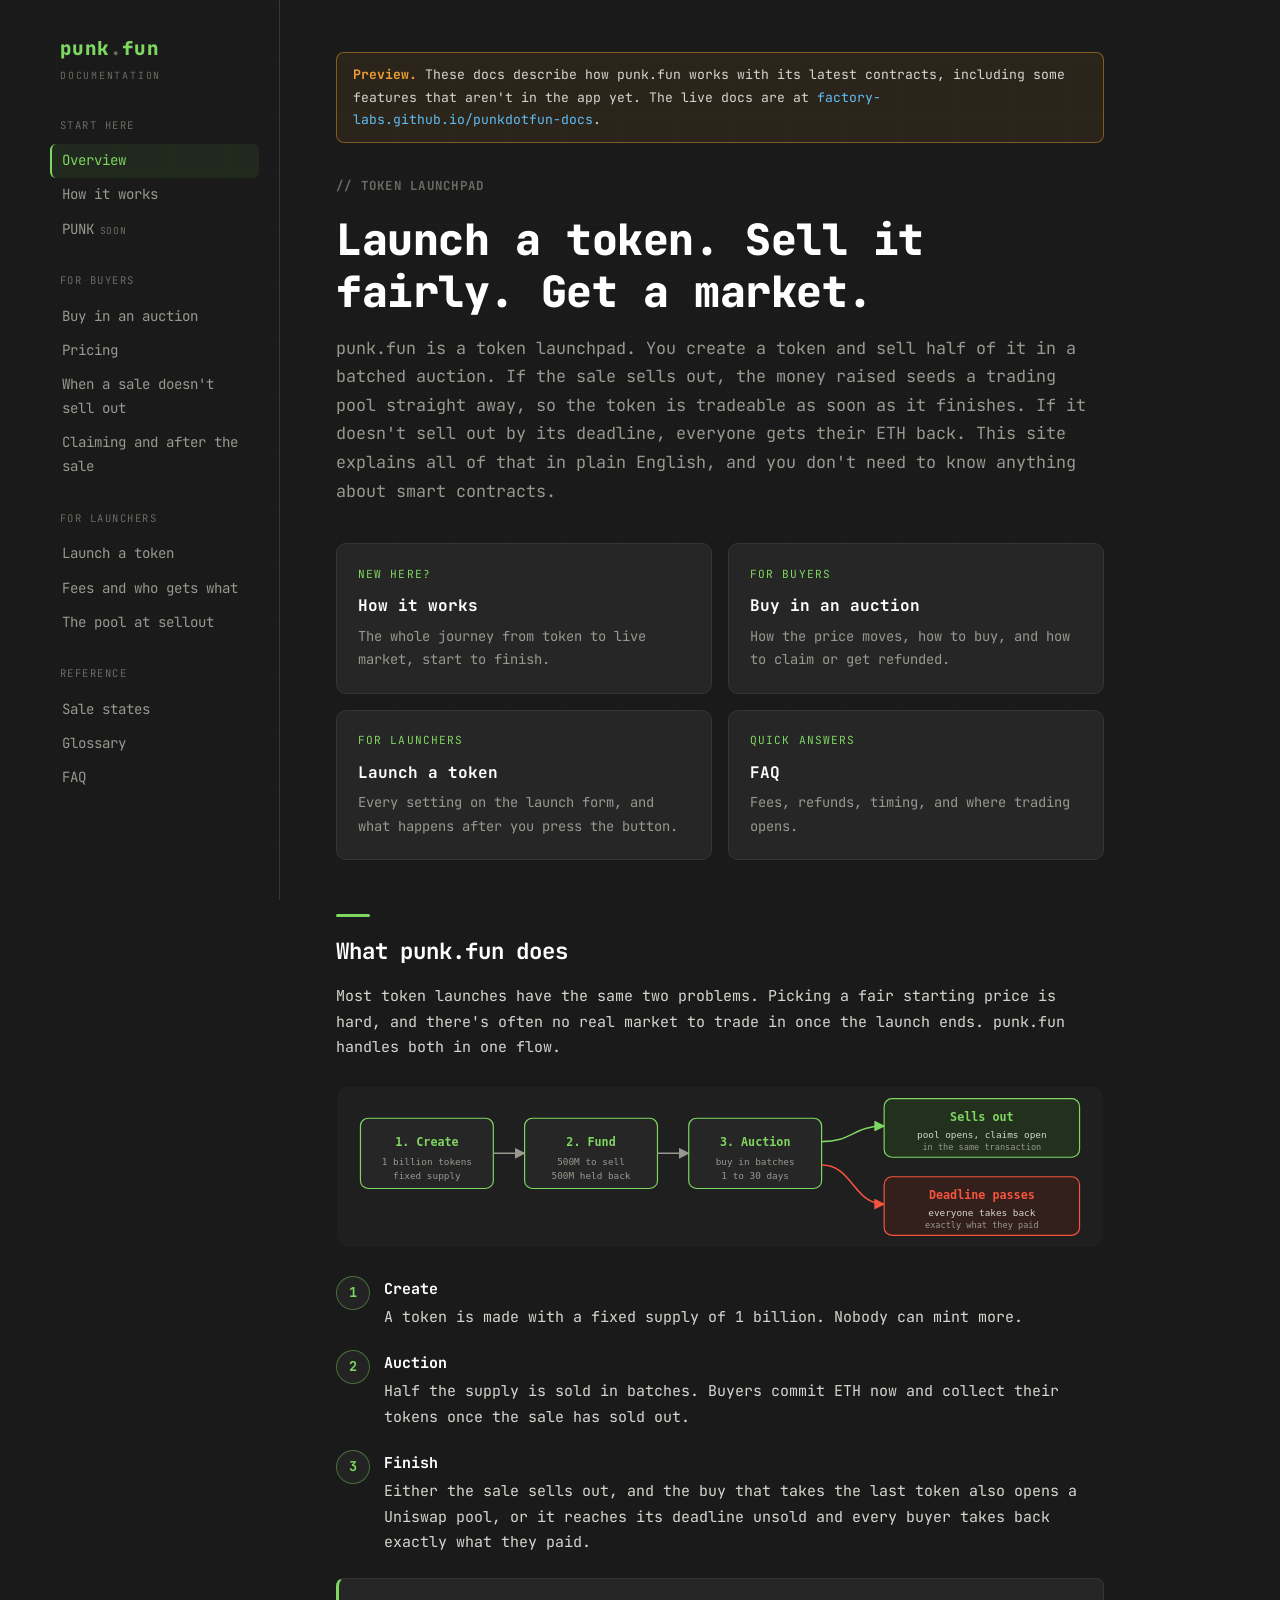
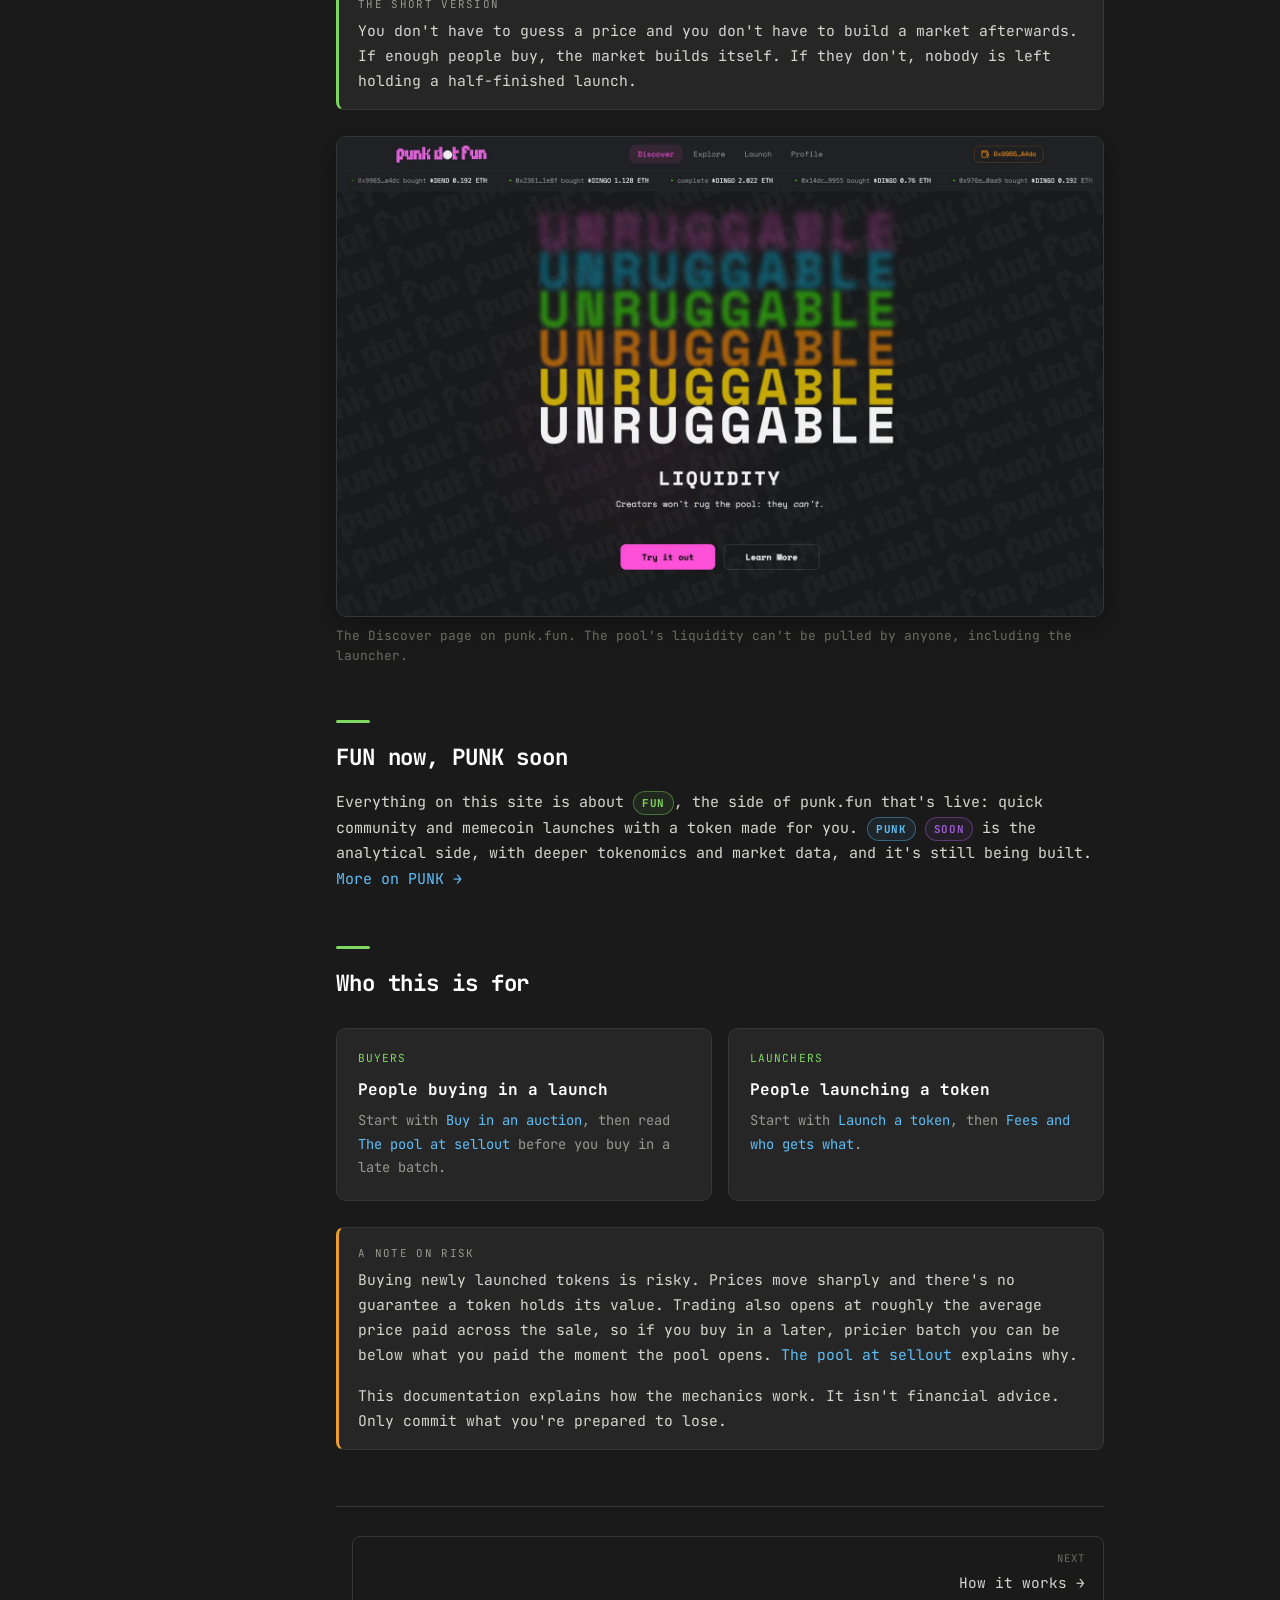
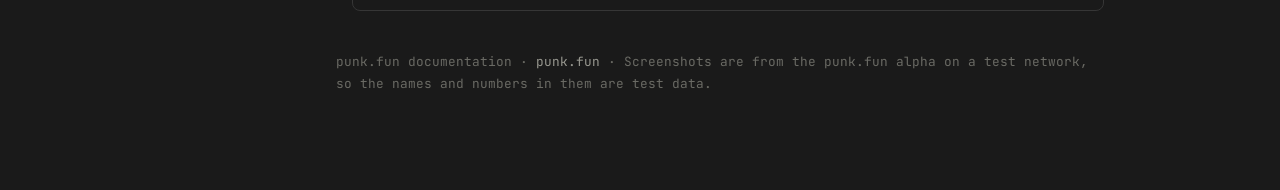
==== index.html @ a8da396f "Preview of the refreshed punk.fun docs" ====
<!DOCTYPE html>
<html lang="en">
<head>
<meta charset="UTF-8">
<meta name="robots" content="noindex, nofollow">
<meta name="viewport" content="width=device-width, initial-scale=1.0">
<title>punk.fun docs</title>
<meta name="description" content="Plain-English documentation for punk.fun: how to launch a token, how to buy in a launch, and what happens when a sale sells out or doesn't.">
<link rel="stylesheet" href="styles.css">
</head>
<body>
<div class="wrap">

<aside class="sidebar">
    <a href="index.html" style="text-decoration:none">
        <div class="brand"><span class="punk">punk</span><span class="dot">.</span><span class="fun">fun</span></div>
    </a>
    <div class="brand-sub">Documentation</div>
    <button class="menu-btn" onclick="toggleMenu()">Menu</button>
    <div class="nav-body">
        <div class="nav-group">
            <div class="nav-group-title">Start here</div>
            <a class="nav-link" href="index.html">Overview</a>
            <a class="nav-link" href="how-it-works.html">How it works</a>
            <a class="nav-link" href="punk.html">PUNK<span class="soon-tag">Soon</span></a>
        </div>
        <div class="nav-group">
            <div class="nav-group-title">For buyers</div>
            <a class="nav-link" href="buy-in-an-auction.html">Buy in an auction</a>
            <a class="nav-link" href="pricing.html">Pricing</a>
            <a class="nav-link" href="refunds.html">When a sale doesn't sell out</a>
            <a class="nav-link" href="after-the-sale.html">Claiming and after the sale</a>
        </div>
        <div class="nav-group">
            <div class="nav-group-title">For launchers</div>
            <a class="nav-link" href="launch-a-token.html">Launch a token</a>
            <a class="nav-link" href="fees.html">Fees and who gets what</a>
            <a class="nav-link" href="the-pool.html">The pool at sellout</a>
        </div>
        <div class="nav-group">
            <div class="nav-group-title">Reference</div>
            <a class="nav-link" href="sale-states.html">Sale states</a>
            <a class="nav-link" href="glossary.html">Glossary</a>
            <a class="nav-link" href="faq.html">FAQ</a>
        </div>
    </div>
</aside>

<main class="content">
<div class="preview-banner"><strong>Preview.</strong> These docs describe how punk.fun works with its latest contracts, including some features that aren't in the app yet. The live docs are at <a href="https://factory-labs.github.io/punkdotfun-docs/">factory-labs.github.io/punkdotfun-docs</a>.</div>

<div class="hero">
        <div class="hero-mark">// Token launchpad</div>
        <h1>Launch a token. Sell it fairly. Get a market.</h1>
        <p class="lead">punk.fun is a token launchpad. You create a token and sell half of it in a batched auction. If the sale sells out, the money raised seeds a trading pool straight away, so the token is tradeable as soon as it finishes. If it doesn't sell out by its deadline, everyone gets their ETH back. This site explains all of that in plain English, and you don't need to know anything about smart contracts.</p>
    </div>

    <div class="card-grid">
        <a class="card" href="how-it-works.html">
            <div class="card-icon">New here?</div>
            <h3>How it works</h3>
            <p>The whole journey from token to live market, start to finish.</p>
        </a>
        <a class="card" href="buy-in-an-auction.html">
            <div class="card-icon">For buyers</div>
            <h3>Buy in an auction</h3>
            <p>How the price moves, how to buy, and how to claim or get refunded.</p>
        </a>
        <a class="card" href="launch-a-token.html">
            <div class="card-icon">For launchers</div>
            <h3>Launch a token</h3>
            <p>Every setting on the launch form, and what happens after you press the button.</p>
        </a>
        <a class="card" href="faq.html">
            <div class="card-icon">Quick answers</div>
            <h3>FAQ</h3>
            <p>Fees, refunds, timing, and where trading opens.</p>
        </a>
    </div>

    <h2>What punk.fun does</h2>
    <p>Most token launches have the same two problems. Picking a fair starting price is hard, and there's often no real market to trade in once the launch ends. punk.fun handles both in one flow.</p>

    <figure class="diagram">
        <img src="img/diagram-lifecycle.svg" alt="Create, fund, auction, then either sell out and open a pool, or pass the deadline and refund everyone.">
    </figure>

    <ol class="steps">
        <li><strong>Create</strong>A token is made with a fixed supply of 1 billion. Nobody can mint more.</li>
        <li><strong>Auction</strong>Half the supply is sold in batches. Buyers commit ETH now and collect their tokens once the sale has sold out.</li>
        <li><strong>Finish</strong>Either the sale sells out, and the buy that takes the last token also opens a Uniswap pool, or it reaches its deadline unsold and every buyer takes back exactly what they paid.</li>
    </ol>

    <div class="callout tip">
        <span class="callout-label">The short version</span>
        <p>You don't have to guess a price and you don't have to build a market afterwards. If enough people buy, the market builds itself. If they don't, nobody is left holding a half-finished launch.</p>
    </div>

    <figure class="shot wide">
        <img src="img/discover.webp" alt="The punk.fun Discover page with the headline Unruggable Liquidity" loading="lazy">
        <figcaption>The Discover page on punk.fun. The pool's liquidity can't be pulled by anyone, including the launcher.</figcaption>
    </figure>

    <h2>FUN now, PUNK soon</h2>
    <p>Everything on this site is about <span class="pill fun">FUN</span>, the side of punk.fun that's live: quick community and memecoin launches with a token made for you. <span class="pill punk">PUNK</span> <span class="pill soon">Soon</span> is the analytical side, with deeper tokenomics and market data, and it's still being built. <a href="punk.html">More on PUNK &rarr;</a></p>

    <h2>Who this is for</h2>
    <div class="card-grid">
        <div class="card">
            <div class="card-icon">Buyers</div>
            <h3>People buying in a launch</h3>
            <p>Start with <a href="buy-in-an-auction.html">Buy in an auction</a>, then read <a href="the-pool.html">The pool at sellout</a> before you buy in a late batch.</p>
        </div>
        <div class="card">
            <div class="card-icon">Launchers</div>
            <h3>People launching a token</h3>
            <p>Start with <a href="launch-a-token.html">Launch a token</a>, then <a href="fees.html">Fees and who gets what</a>.</p>
        </div>
    </div>

    <div class="callout warn">
        <span class="callout-label">A note on risk</span>
        <p>Buying newly launched tokens is risky. Prices move sharply and there's no guarantee a token holds its value. Trading also opens at roughly the average price paid across the sale, so if you buy in a later, pricier batch you can be below what you paid the moment the pool opens. <a href="the-pool.html">The pool at sellout</a> explains why.</p>
        <p>This documentation explains how the mechanics work. It isn't financial advice. Only commit what you're prepared to lose.</p>
    </div>

    <div class="page-nav">
        <span></span>
        <a class="next" href="how-it-works.html">
            <span class="dir">Next</span>
            <span class="ttl">How it works &rarr;</span>
        </a>
    </div>

    <footer>
        punk.fun documentation &middot; <a href="https://punk.fun">punk.fun</a> &middot; Screenshots are from the punk.fun alpha on a test network, so the names and numbers in them are test data.
    </footer>
</main>

</div>
<script src="app.js"></script>
</body>
</html>
---- styles.css ----
/* ============================================================
   punk.fun documentation — shared styles
   Themed to the official punk.fun brand sheet:
   green primary (Green Apple), blue secondary (Blue Raspberry),
   utility accents, typewriter type. Calmer than the marketing
   site — built for sustained reading.
   ============================================================ */

@import url('https://fonts.googleapis.com/css2?family=JetBrains+Mono:wght@400;500;700;800&family=Space+Mono:wght@400;700&display=swap');

:root {
    --bg: #1a1a1a;
    --bg-raised: #232323;
    --bg-card: #262626;
    --border: #363636;
    --border-bright: #484848;
    --text: #d6d6d0;          /* brand off-white */
    --text-dim: #989890;
    --text-faint: #6a6a64;
    --accent: #7ed760;        /* Green Apple — primary brand */
    --accent-dim: #5fa847;
    --accent-soft: rgba(126, 215, 96, 0.08);
    --accent-line: rgba(126, 215, 96, 0.42);
    /* brand utility accent set — used per their stated roles */
    --c-green:  #7ed760;      /* primary / CTAs / active */
    --c-blue:   #5fbef5;      /* Blue Raspberry — links, secondary */
    --c-lime:   #e5f4ad;      /* highlight / tags / glow */
    --c-orange: #ec9f30;      /* Orange Sunshine — special moments */
    --c-purple: #9d5cd0;      /* Purple Haze — flavour / badges */
    --c-yellow: #f1f152;      /* Lemondrop — small spice */
    --blue: #5fbef5;
    --green: #7ed760;
    --red: #f6543d;
    --mono: 'JetBrains Mono', 'Space Mono', 'SF Mono', Menlo, monospace;
    --sans: 'JetBrains Mono', 'Space Mono', 'SF Mono', Menlo, monospace;
    --maxw: 880px;
}

* { margin: 0; padding: 0; box-sizing: border-box; }

html { scroll-behavior: smooth; }

body {
    font-family: var(--sans);
    background: var(--bg);
    color: var(--text);
    line-height: 1.7;
    font-weight: 400;
    -webkit-font-smoothing: antialiased;
    font-size: 15px;
}

/* subtle grid backdrop — very faint, no busy watermark behind text */
body::before {
    content: '';
    position: fixed;
    inset: 0;
    background-image:
        linear-gradient(rgba(126, 215, 96, 0.02) 1px, transparent 1px),
        linear-gradient(90deg, rgba(126, 215, 96, 0.02) 1px, transparent 1px);
    background-size: 56px 56px;
    pointer-events: none;
    z-index: 0;
}

a { color: var(--blue); text-decoration: none; }
a:hover { text-decoration: underline; }

/* ---------- layout ---------- */
.wrap {
    position: relative;
    z-index: 1;
    display: flex;
    max-width: 1200px;
    margin: 0 auto;
    min-height: 100vh;
}

/* ---------- sidebar ---------- */
.sidebar {
    width: 240px;
    flex-shrink: 0;
    border-right: 1px solid var(--border);
    padding: 2rem 1.25rem 4rem;
    position: sticky;
    top: 0;
    height: 100vh;
    overflow-y: auto;
}

.brand {
    display: flex;
    align-items: baseline;
    gap: 0;
    font-family: var(--mono);
    font-weight: 800;
    font-size: 1.2rem;
    letter-spacing: 0.02em;
    margin-bottom: 0.2rem;
    text-transform: lowercase;
}
.brand .punk { color: var(--accent); }
.brand .dot   { color: var(--text-faint); }
.brand .fun   { color: var(--accent); }

.brand-sub {
    font-family: var(--mono);
    font-size: 0.62rem;
    color: var(--text-faint);
    text-transform: uppercase;
    letter-spacing: 0.18em;
    margin-bottom: 2rem;
}

.nav-group {
    margin-bottom: 1.6rem;
}
.nav-group-title {
    font-family: var(--mono);
    font-size: 0.66rem;
    text-transform: uppercase;
    letter-spacing: 0.14em;
    color: var(--text-faint);
    margin-bottom: 0.6rem;
}
.nav-link {
    display: block;
    color: var(--text-dim);
    font-size: 0.88rem;
    padding: 0.32rem 0.6rem;
    border-radius: 6px;
    border-left: 2px solid transparent;
    margin-left: -0.6rem;
    transition: all 0.13s;
}
.nav-link:hover {
    color: var(--text);
    background: var(--bg-raised);
    text-decoration: none;
}
.nav-link.active {
    color: var(--accent);
    border-left-color: var(--accent);
    background: var(--accent-soft);
}
.nav-link .soon-tag {
    font-size: 0.6rem;
    color: var(--text-faint);
    text-transform: uppercase;
    letter-spacing: 0.08em;
    margin-left: 0.35rem;
}

/* ---------- main content ---------- */
.content {
    flex: 1;
    min-width: 0;
    padding: 3.25rem 3.5rem 6rem;
    max-width: var(--maxw);
}

/* ---------- typography ---------- */
.eyebrow {
    font-family: var(--mono);
    font-size: 0.72rem;
    text-transform: uppercase;
    letter-spacing: 0.16em;
    color: var(--accent);
    margin-bottom: 0.7rem;
}

h1 {
    font-size: 2.15rem;
    font-weight: 800;
    line-height: 1.2;
    letter-spacing: -0.01em;
    margin-bottom: 1rem;
    color: #fff;
}

h2 {
    font-size: 1.4rem;
    font-weight: 700;
    letter-spacing: -0.005em;
    margin: 2.8rem 0 0.9rem;
    color: #fff;
    padding-top: 0.6rem;
}
h2::before {
    content: '';
    display: block;
    width: 34px;
    height: 3px;
    background: var(--accent);
    margin-bottom: 0.9rem;
    border-radius: 2px;
}

h3 {
    font-size: 1.08rem;
    font-weight: 700;
    margin: 1.9rem 0 0.55rem;
    color: #fff;
}

p { margin-bottom: 1rem; color: var(--text); }
.lead {
    font-size: 1.05rem;
    color: var(--text-dim);
    font-weight: 400;
    margin-bottom: 1.6rem;
}

strong { color: #fff; font-weight: 700; }

ul, ol { margin: 0 0 1.1rem 1.3rem; }
li { margin-bottom: 0.45rem; color: var(--text); }
li::marker { color: var(--accent); }

code {
    font-family: var(--mono);
    font-size: 0.86em;
    background: var(--bg-raised);
    border: 1px solid var(--border);
    padding: 0.1rem 0.38rem;
    border-radius: 4px;
    color: var(--accent);
}

hr {
    border: none;
    border-top: 1px solid var(--border);
    margin: 2.5rem 0;
}

/* ---------- callouts ---------- */
.callout {
    border: 1px solid var(--border);
    border-left: 3px solid var(--c-blue);
    background: var(--bg-card);
    border-radius: 8px;
    padding: 1rem 1.2rem;
    margin: 1.4rem 0;
    font-size: 0.92rem;
}
.callout.warn  { border-left-color: var(--c-orange); }
.callout.danger{ border-left-color: var(--red); }
.callout.tip   { border-left-color: var(--c-green); }
.callout.soon  { border-left-color: var(--c-purple); }
.callout-label {
    font-family: var(--mono);
    font-size: 0.68rem;
    text-transform: uppercase;
    letter-spacing: 0.12em;
    color: var(--text-dim);
    margin-bottom: 0.3rem;
    display: block;
}
.callout p:last-child { margin-bottom: 0; }

/* ---------- cards ---------- */
.card-grid {
    display: grid;
    grid-template-columns: 1fr 1fr;
    gap: 1rem;
    margin: 1.6rem 0;
}
.card {
    border: 1px solid var(--border);
    background: var(--bg-card);
    border-radius: 10px;
    padding: 1.3rem;
    transition: border-color 0.15s, transform 0.15s;
    display: block;
}
a.card:hover {
    border-color: var(--accent-line);
    transform: translateY(-2px);
    text-decoration: none;
}
.card-icon {
    font-family: var(--mono);
    font-size: 0.7rem;
    color: var(--accent);
    text-transform: uppercase;
    letter-spacing: 0.1em;
    margin-bottom: 0.5rem;
}
.card h3 { margin: 0 0 0.35rem; font-size: 1rem; }
.card p { font-size: 0.86rem; color: var(--text-dim); margin: 0; }

/* ---------- steps ---------- */
.steps { counter-reset: step; list-style: none; margin-left: 0; }
.steps li {
    counter-increment: step;
    position: relative;
    padding-left: 3rem;
    margin-bottom: 1.3rem;
    min-height: 2rem;
}
.steps li::before {
    content: counter(step);
    position: absolute;
    left: 0; top: -0.1rem;
    width: 2rem; height: 2rem;
    background: var(--bg-raised);
    border: 1px solid var(--accent-line);
    color: var(--accent);
    border-radius: 50%;
    display: flex;
    align-items: center;
    justify-content: center;
    font-family: var(--mono);
    font-weight: 700;
    font-size: 0.85rem;
}
.steps li strong { display: block; margin-bottom: 0.15rem; }

/* ---------- tables ---------- */
.table-wrap { overflow-x: auto; margin: 1.4rem 0; }
table {
    width: 100%;
    border-collapse: collapse;
    font-size: 0.88rem;
}
th {
    text-align: left;
    font-family: var(--mono);
    font-size: 0.7rem;
    text-transform: uppercase;
    letter-spacing: 0.08em;
    color: var(--text-dim);
    padding: 0.6rem 0.8rem;
    border-bottom: 1px solid var(--border-bright);
}
td {
    padding: 0.6rem 0.8rem;
    border-bottom: 1px solid var(--border);
    color: var(--text);
    vertical-align: top;
}
tr:hover td { background: var(--accent-soft); }

/* ---------- pills ---------- */
.pill {
    display: inline-block;
    font-family: var(--mono);
    font-size: 0.68rem;
    font-weight: 700;
    text-transform: uppercase;
    letter-spacing: 0.06em;
    padding: 0.12rem 0.5rem;
    border-radius: 20px;
    border: 1px solid var(--border-bright);
}
.pill.fun  { color: var(--accent); border-color: var(--accent-line); background: var(--accent-soft); }
.pill.punk { color: var(--c-blue); border-color: rgba(95,190,245,0.4); background: rgba(95,190,245,0.08); }
.pill.soon {
    color: var(--c-purple);
    border-color: rgba(157,92,208,0.45);
    background: rgba(157,92,208,0.08);
}

/* ---------- hero (index) ---------- */
.hero {
    margin-bottom: 2.4rem;
}
.hero h1 {
    font-size: 2.7rem;
}
.hero-mark {
    font-family: var(--mono);
    font-weight: 700;
    font-size: 0.78rem;
    letter-spacing: 0.1em;
    color: var(--text-faint);
    text-transform: uppercase;
    margin-bottom: 1.1rem;
}

/* ---------- faq ---------- */
details {
    border: 1px solid var(--border);
    border-radius: 8px;
    margin-bottom: 0.7rem;
    background: var(--bg-card);
    overflow: hidden;
}
summary {
    cursor: pointer;
    padding: 0.95rem 1.2rem;
    font-weight: 700;
    color: #fff;
    list-style: none;
    position: relative;
    padding-right: 2.6rem;
    font-size: 0.94rem;
}
summary::-webkit-details-marker { display: none; }
summary::after {
    content: '+';
    position: absolute;
    right: 1.2rem; top: 50%;
    transform: translateY(-50%);
    font-family: var(--mono);
    color: var(--accent);
    font-size: 1.2rem;
}
details[open] summary::after { content: '\2013'; }
details[open] summary { border-bottom: 1px solid var(--border); }
.faq-body { padding: 0.95rem 1.2rem 1.1rem; }
.faq-body p:last-child { margin-bottom: 0; }

/* ---------- footer / pagination ---------- */
.page-nav {
    display: flex;
    justify-content: space-between;
    gap: 1rem;
    margin-top: 3.5rem;
    padding-top: 1.8rem;
    border-top: 1px solid var(--border);
}
.page-nav a {
    flex: 1;
    border: 1px solid var(--border);
    border-radius: 8px;
    padding: 0.85rem 1.1rem;
    transition: border-color 0.15s;
}
.page-nav a:hover { border-color: var(--accent-line); text-decoration: none; }
.page-nav .dir {
    font-family: var(--mono);
    font-size: 0.66rem;
    text-transform: uppercase;
    letter-spacing: 0.1em;
    color: var(--text-faint);
    display: block;
    margin-bottom: 0.15rem;
}
.page-nav .ttl { color: var(--text); font-size: 0.9rem; }
.page-nav .next { text-align: right; }

footer {
    margin-top: 2.5rem;
    font-size: 0.8rem;
    color: var(--text-faint);
    font-family: var(--mono);
}
footer a { color: var(--text-dim); }

/* ---------- mobile ---------- */
.menu-btn { display: none; }

@media (max-width: 860px) {
    .wrap { flex-direction: column; }
    .sidebar {
        position: relative;
        width: 100%;
        height: auto;
        border-right: none;
        border-bottom: 1px solid var(--border);
        padding: 1.25rem;
    }
    .nav-body { display: none; }
    .nav-body.open { display: block; margin-top: 1rem; }
    .menu-btn {
        display: block;
        position: absolute;
        right: 1.25rem; top: 1.4rem;
        background: var(--bg-raised);
        border: 1px solid var(--accent-line);
        color: var(--accent);
        font-family: var(--mono);
        font-size: 0.75rem;
        padding: 0.35rem 0.7rem;
        border-radius: 6px;
        cursor: pointer;
        text-transform: uppercase;
    }
    .content { padding: 2rem 1.4rem 4rem; }
    .hero h1 { font-size: 2rem; }
    h1 { font-size: 1.75rem; }
    .card-grid { grid-template-columns: 1fr; }
}

/* ---------- screenshots and diagrams ---------- */
figure { margin: 1.6rem 0 1.8rem; }
figure img {
    display: block;
    max-width: 100%;
    height: auto;
    border-radius: 10px;
    border: 1px solid var(--border);
}
figure.shot img { box-shadow: 0 8px 28px rgba(0, 0, 0, 0.35); }
figure.shot.narrow img { max-width: 380px; }
figure.diagram img { width: 100%; border-color: transparent; }
figcaption {
    font-size: 0.8rem;
    color: var(--text-faint);
    margin-top: 0.6rem;
    line-height: 1.55;
}

/* ---------- sale state badges, matching the app ---------- */
.pill.st-soon  { color: var(--c-orange); border-color: rgba(236,159,48,0.45); background: rgba(236,159,48,0.08); }
.pill.st-live  { color: var(--accent); border-color: var(--accent-line); background: var(--accent-soft); }
.pill.st-claim { color: var(--c-blue); border-color: rgba(95,190,245,0.45); background: rgba(95,190,245,0.08); }
.pill.st-bad   { color: var(--red); border-color: rgba(246,84,61,0.45); background: rgba(246,84,61,0.08); }
.pill.st-grey  { color: var(--text-dim); }

@media (max-width: 860px) {
    figure.shot.narrow img { max-width: 100%; }
}

/* ---------- preview banner (preview repo only) ---------- */
.preview-banner {
    border: 1px solid rgba(236,159,48,0.45);
    background: rgba(236,159,48,0.08);
    color: var(--text);
    border-radius: 8px;
    padding: 0.7rem 1rem;
    margin-bottom: 2rem;
    font-size: 0.82rem;
}
.preview-banner strong { color: var(--c-orange); }
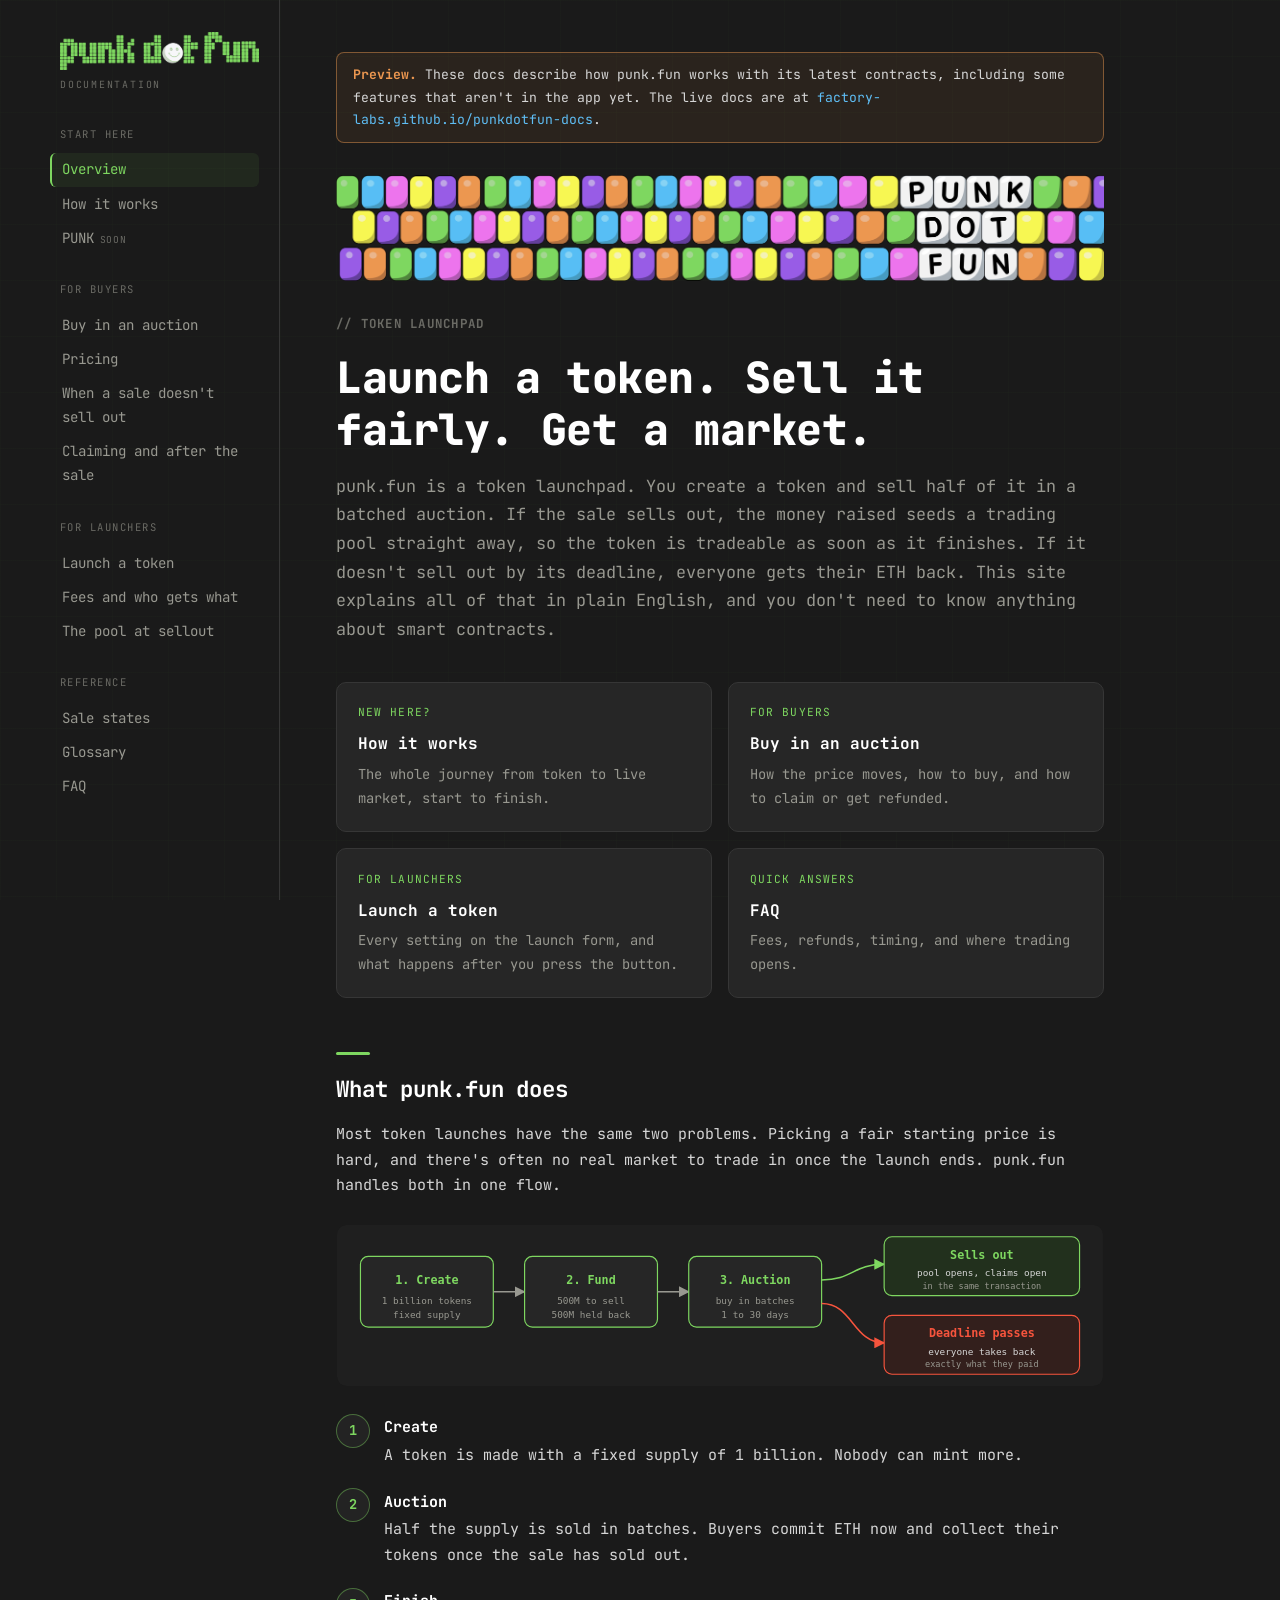
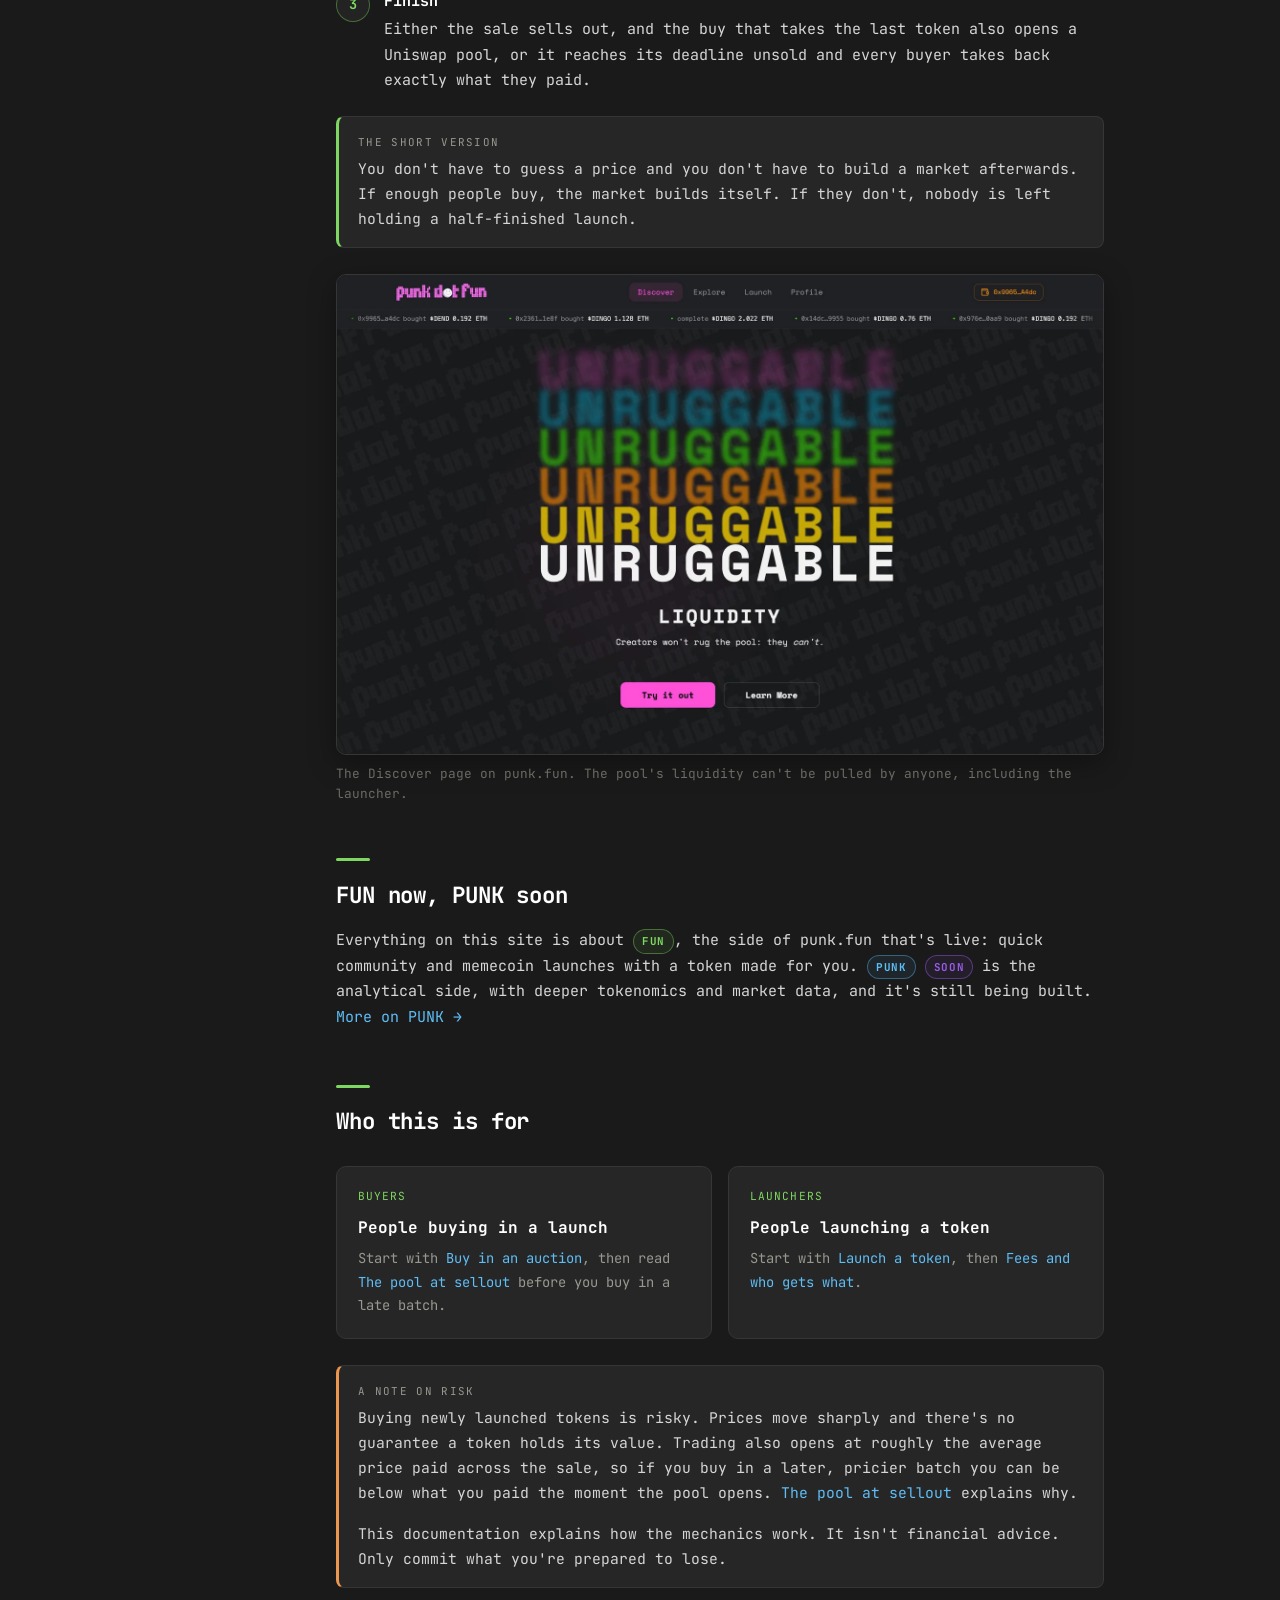
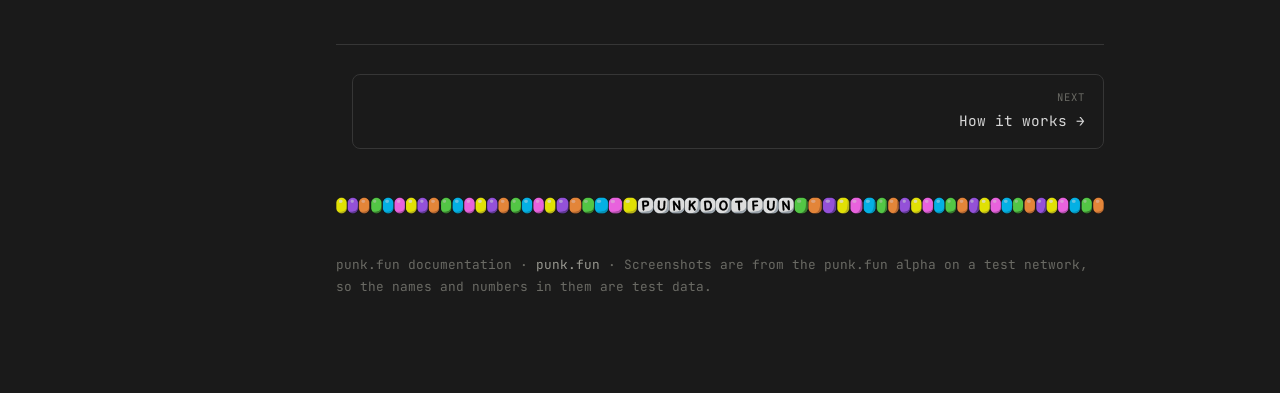
==== commit 60a793a3: "Update preview to docs branch 944faa8 (brand assets) Co-Authored-By: Claude Opus 5.5 <noreply@anthro" ====
--- a/index.html
+++ b/index.html
@@ -6,6 +6,19 @@
 <meta name="viewport" content="width=device-width, initial-scale=1.0">
 <title>punk.fun docs</title>
 <meta name="description" content="Plain-English documentation for punk.fun: how to launch a token, how to buy in a launch, and what happens when a sale sells out or doesn't.">
+<link rel="icon" href="favicon.ico" sizes="any">
+<link rel="icon" type="image/png" sizes="32x32" href="img/brand/favicon-32.png">
+<link rel="apple-touch-icon" href="img/brand/apple-touch-icon.png">
+<meta property="og:type" content="website">
+<meta property="og:site_name" content="punk.fun docs">
+<meta property="og:title" content="punk.fun docs">
+<meta property="og:description" content="Plain-English documentation for punk.fun: how to launch a token, how to buy in a launch, and what happens when a sale sells out or doesn't.">
+<meta property="og:url" content="https://factory-labs.github.io/punkdotfun-docs-preview/">
+<meta property="og:image" content="https://factory-labs.github.io/punkdotfun-docs-preview/img/brand/og-image.png">
+<meta property="og:image:width" content="1200">
+<meta property="og:image:height" content="630">
+<meta name="twitter:card" content="summary_large_image">
+<meta name="theme-color" content="#1a1a1a">
 <link rel="stylesheet" href="styles.css">
 </head>
 <body>
@@ -13,7 +26,7 @@
 
 <aside class="sidebar">
     <a href="index.html" style="text-decoration:none">
-        <div class="brand"><span class="punk">punk</span><span class="dot">.</span><span class="fun">fun</span></div>
+        <img class="brand-logo" src="img/brand/logo.png" alt="punk.fun" width="200" height="38">
     </a>
     <div class="brand-sub">Documentation</div>
     <button class="menu-btn" onclick="toggleMenu()">Menu</button>
@@ -50,6 +63,7 @@
 <div class="preview-banner"><strong>Preview.</strong> These docs describe how punk.fun works with its latest contracts, including some features that aren't in the app yet. The live docs are at <a href="https://factory-labs.github.io/punkdotfun-docs/">factory-labs.github.io/punkdotfun-docs</a>.</div>
 
 <div class="hero">
+        <img class="hero-beads" src="img/brand/beads-hero.png" alt="Rows of colourful beads spelling PUNK DOT FUN">
         <div class="hero-mark">// Token launchpad</div>
         <h1>Launch a token. Sell it fairly. Get a market.</h1>
         <p class="lead">punk.fun is a token launchpad. You create a token and sell half of it in a batched auction. If the sale sells out, the money raised seeds a trading pool straight away, so the token is tradeable as soon as it finishes. If it doesn't sell out by its deadline, everyone gets their ETH back. This site explains all of that in plain English, and you don't need to know anything about smart contracts.</p>
@@ -132,6 +146,8 @@
         </a>
     </div>
 
+    <img class="beads-strip" src="img/brand/beads-strip.png" alt="" aria-hidden="true">
+
     <footer>
         punk.fun documentation &middot; <a href="https://punk.fun">punk.fun</a> &middot; Screenshots are from the punk.fun alpha on a test network, so the names and numbers in them are test data.
     </footer>
--- a/styles.css
+++ b/styles.css
@@ -14,7 +14,7 @@
     --bg-card: #262626;
     --border: #363636;
     --border-bright: #484848;
-    --text: #d6d6d0;          /* brand off-white */
+    --text: #d6d6d6;          /* brand off-white */
     --text-dim: #989890;
     --text-faint: #6a6a64;
     --accent: #7ed760;        /* Green Apple — primary brand */
@@ -25,9 +25,11 @@
     --c-green:  #7ed760;      /* primary / CTAs / active */
     --c-blue:   #5fbef5;      /* Blue Raspberry — links, secondary */
     --c-lime:   #e5f4ad;      /* highlight / tags / glow */
-    --c-orange: #ec9f30;      /* Orange Sunshine — special moments */
-    --c-purple: #9d5cd0;      /* Purple Haze — flavour / badges */
-    --c-yellow: #f1f152;      /* Lemondrop — small spice */
+    --c-orange: #ec9750;      /* Orange Sunshine — warnings, special moments */
+    --c-purple: #985ce6;      /* Purple Haze — hover, tags, badges */
+    --c-yellow: #f7f752;      /* Lemondrop — small spice */
+    --c-pink:   #ed74ed;      /* Bubblegum — tags, highlights, glow */
+    --c-grey:   #a8b0b7;      /* brand cool grey */
     --blue: #5fbef5;
     --green: #7ed760;
     --red: #f6543d;
@@ -357,8 +359,8 @@
 .pill.punk { color: var(--c-blue); border-color: rgba(95,190,245,0.4); background: rgba(95,190,245,0.08); }
 .pill.soon {
     color: var(--c-purple);
-    border-color: rgba(157,92,208,0.45);
-    background: rgba(157,92,208,0.08);
+    border-color: rgba(152,92,230,0.45);
+    background: rgba(152,92,230,0.08);
 }
 
 /* ---------- hero (index) ---------- */
@@ -503,7 +505,7 @@
 }
 
 /* ---------- sale state badges, matching the app ---------- */
-.pill.st-soon  { color: var(--c-orange); border-color: rgba(236,159,48,0.45); background: rgba(236,159,48,0.08); }
+.pill.st-soon  { color: var(--c-orange); border-color: rgba(236,151,80,0.45); background: rgba(236,151,80,0.08); }
 .pill.st-live  { color: var(--accent); border-color: var(--accent-line); background: var(--accent-soft); }
 .pill.st-claim { color: var(--c-blue); border-color: rgba(95,190,245,0.45); background: rgba(95,190,245,0.08); }
 .pill.st-bad   { color: var(--red); border-color: rgba(246,84,61,0.45); background: rgba(246,84,61,0.08); }
@@ -513,10 +515,19 @@
     figure.shot.narrow img { max-width: 100%; }
 }
 
+/* ---------- brand assets ---------- */
+.brand-logo { display: block; width: 200px; max-width: 100%; height: auto; margin-bottom: 0.45rem; }
+.hero-beads { display: block; width: 100%; height: auto; margin: 0 0 2rem; }
+.beads-strip { display: block; width: 100%; height: auto; margin-top: 3rem; opacity: 0.9; }
+@media (max-width: 860px) {
+    .brand-logo { width: 160px; }
+    .sidebar .brand-sub { margin-bottom: 0; }
+}
+
 /* ---------- preview banner (preview repo only) ---------- */
 .preview-banner {
-    border: 1px solid rgba(236,159,48,0.45);
-    background: rgba(236,159,48,0.08);
+    border: 1px solid rgba(236,151,80,0.45);
+    background: rgba(236,151,80,0.08);
     color: var(--text);
     border-radius: 8px;
     padding: 0.7rem 1rem;
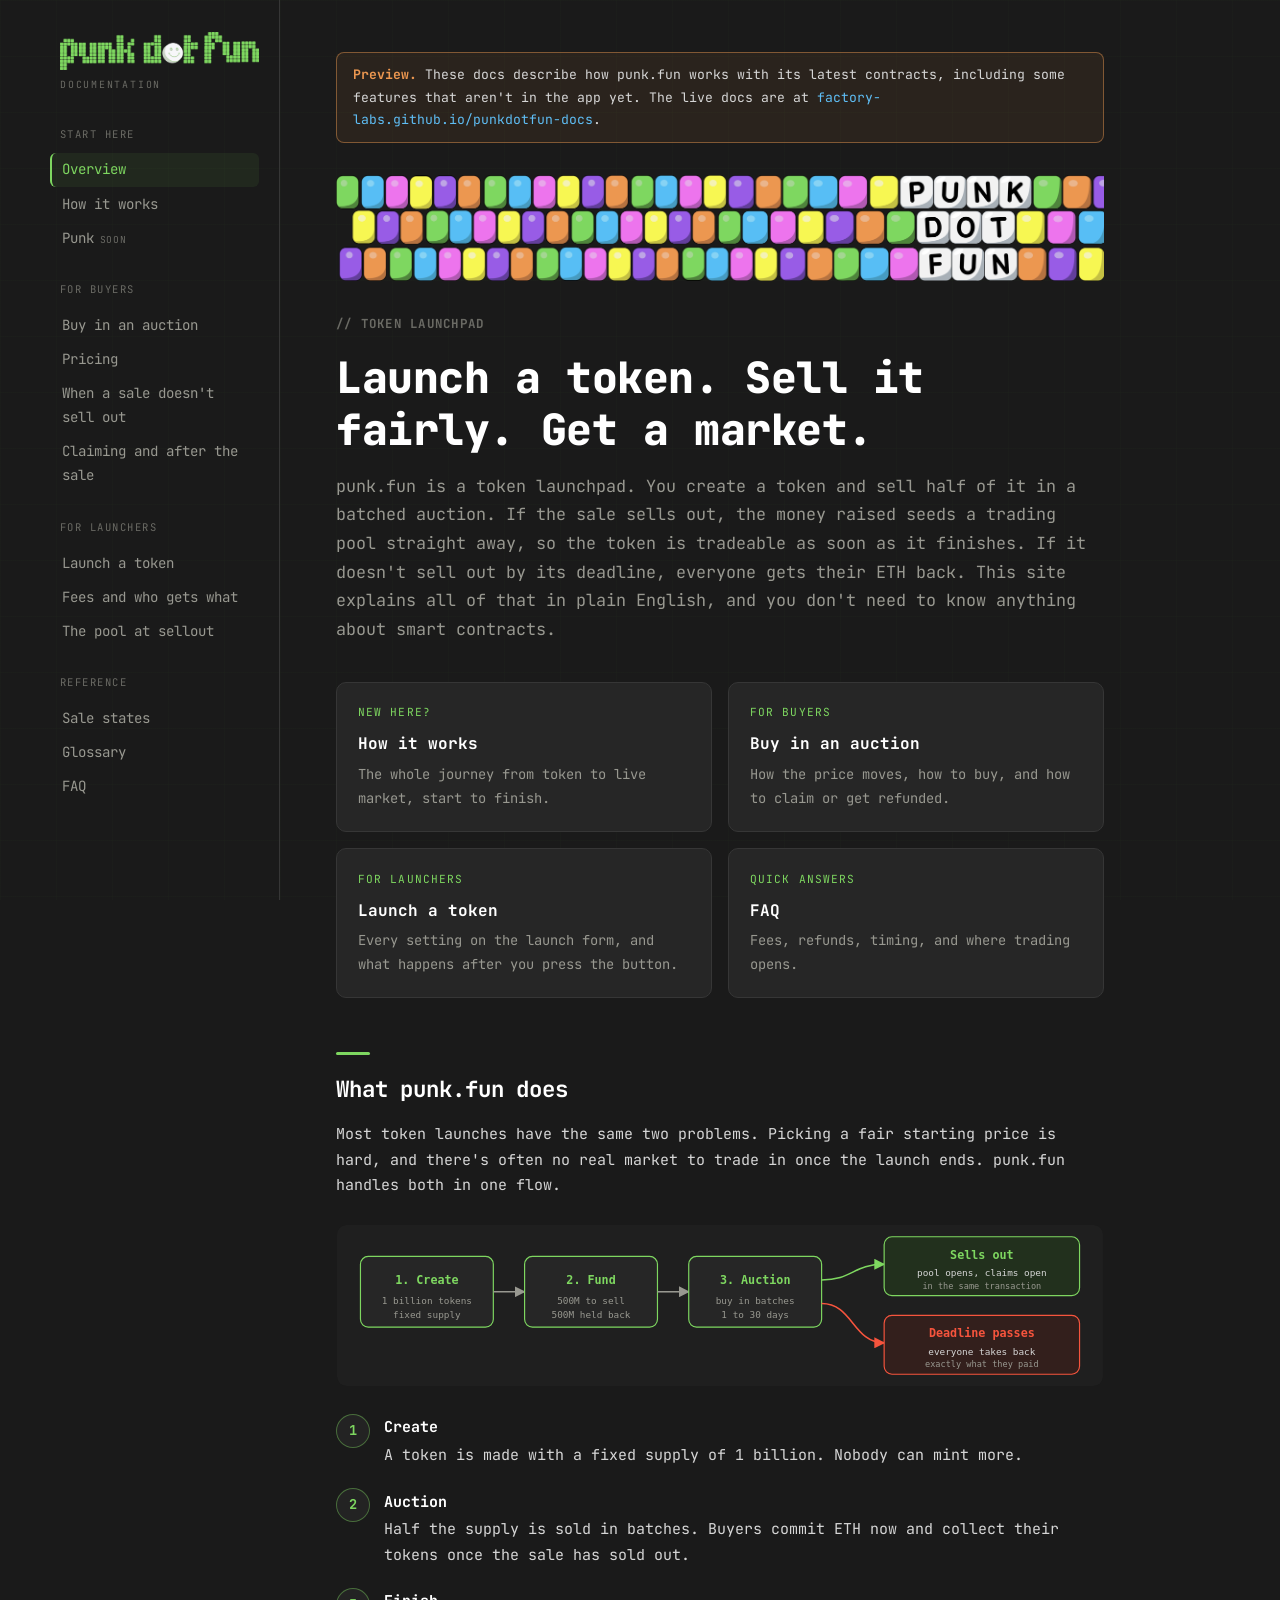
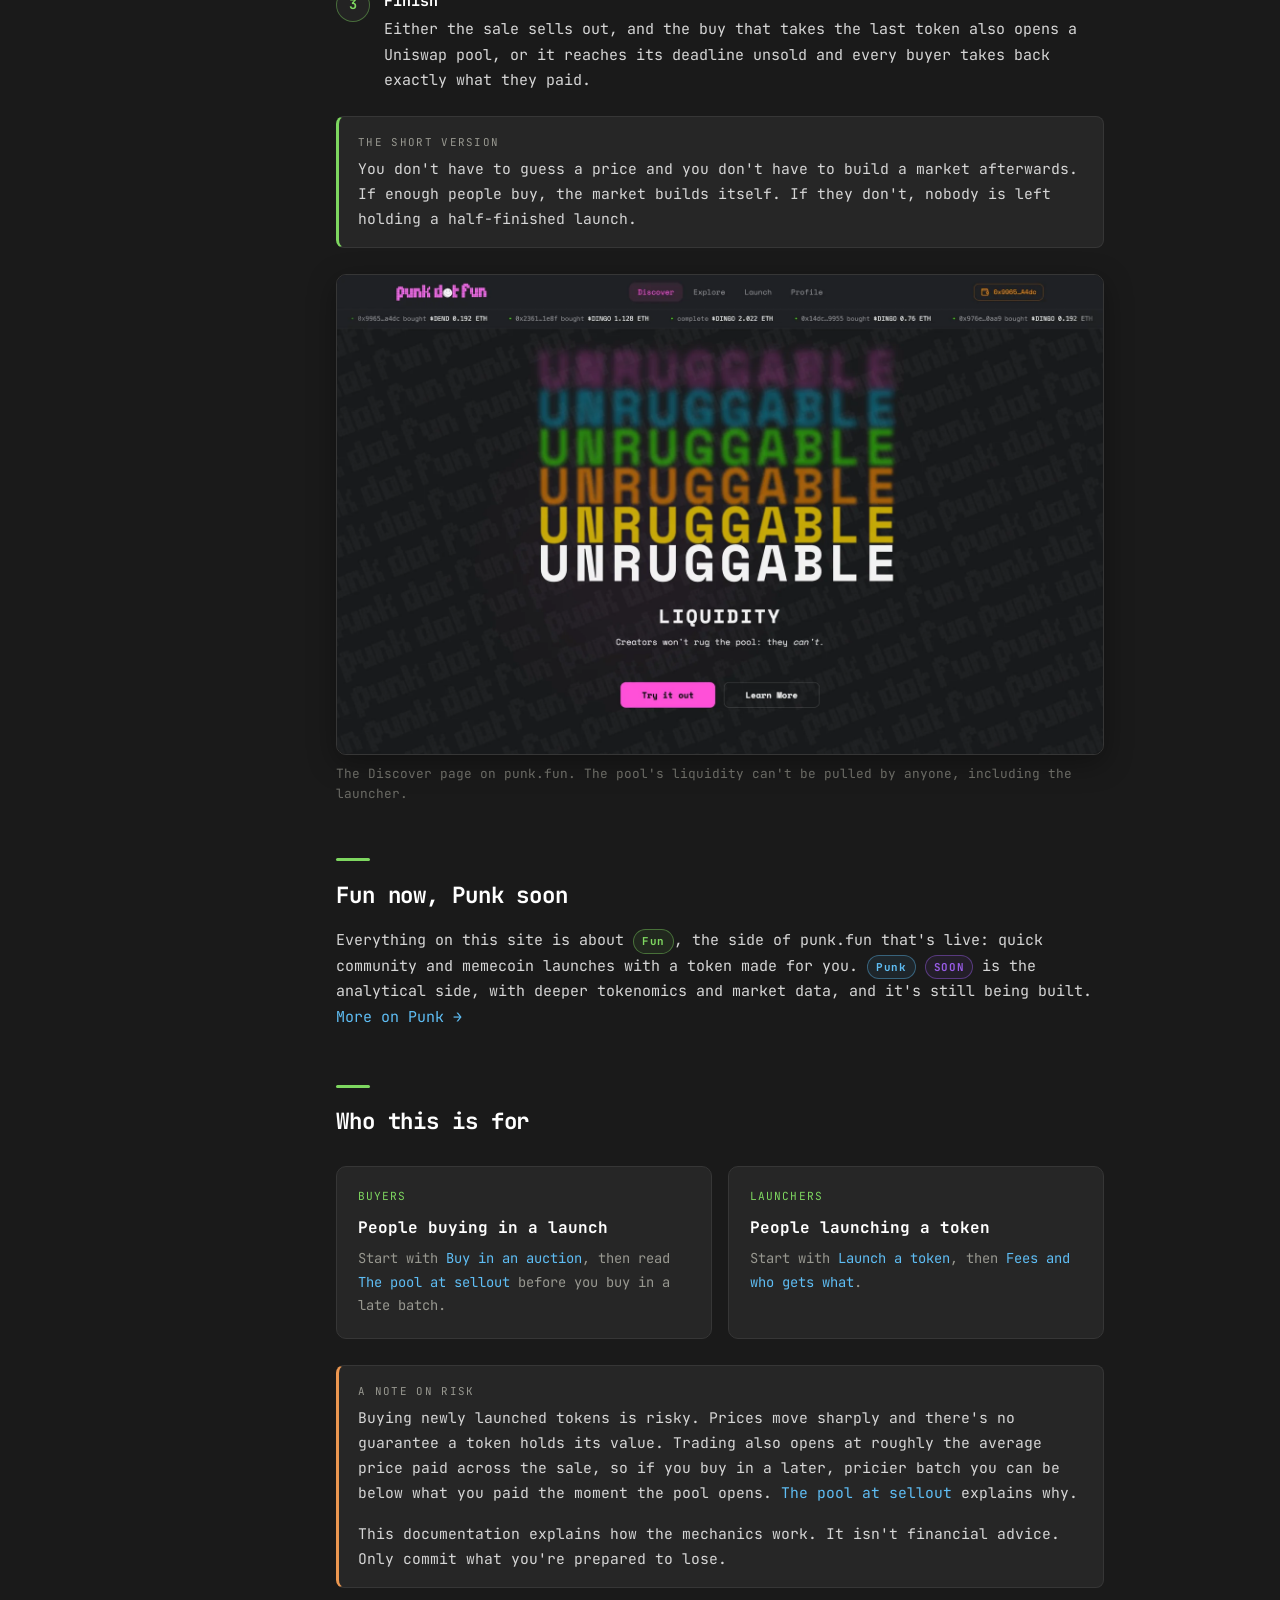
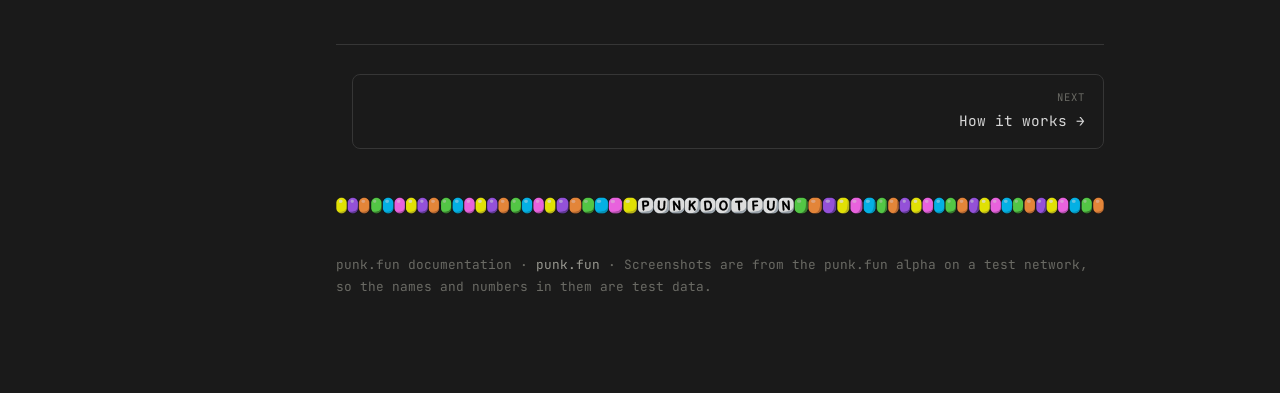
==== commit d29d052f: "Update preview to docs branch 2fe985a (Fun/Punk naming) Co-Authored-By: Claude Opus 5.5 <noreply@ant" ====
--- a/index.html
+++ b/index.html
@@ -35,7 +35,7 @@
             <div class="nav-group-title">Start here</div>
             <a class="nav-link" href="index.html">Overview</a>
             <a class="nav-link" href="how-it-works.html">How it works</a>
-            <a class="nav-link" href="punk.html">PUNK<span class="soon-tag">Soon</span></a>
+            <a class="nav-link" href="punk.html">Punk<span class="soon-tag">Soon</span></a>
         </div>
         <div class="nav-group">
             <div class="nav-group-title">For buyers</div>
@@ -115,8 +115,8 @@
         <figcaption>The Discover page on punk.fun. The pool's liquidity can't be pulled by anyone, including the launcher.</figcaption>
     </figure>
 
-    <h2>FUN now, PUNK soon</h2>
-    <p>Everything on this site is about <span class="pill fun">FUN</span>, the side of punk.fun that's live: quick community and memecoin launches with a token made for you. <span class="pill punk">PUNK</span> <span class="pill soon">Soon</span> is the analytical side, with deeper tokenomics and market data, and it's still being built. <a href="punk.html">More on PUNK &rarr;</a></p>
+    <h2>Fun now, Punk soon</h2>
+    <p>Everything on this site is about <span class="pill fun">Fun</span>, the side of punk.fun that's live: quick community and memecoin launches with a token made for you. <span class="pill punk">Punk</span> <span class="pill soon">Soon</span> is the analytical side, with deeper tokenomics and market data, and it's still being built. <a href="punk.html">More on Punk &rarr;</a></p>
 
     <h2>Who this is for</h2>
     <div class="card-grid">
--- a/styles.css
+++ b/styles.css
@@ -357,6 +357,8 @@
 }
 .pill.fun  { color: var(--accent); border-color: var(--accent-line); background: var(--accent-soft); }
 .pill.punk { color: var(--c-blue); border-color: rgba(95,190,245,0.4); background: rgba(95,190,245,0.08); }
+/* Fun and Punk are site names, so keep their case; all caps is reserved for the FUN and PUNK tokens */
+.pill.fun, .pill.punk { text-transform: none; }
 .pill.soon {
     color: var(--c-purple);
     border-color: rgba(152,92,230,0.45);
@@ -525,13 +527,5 @@
 }
 
 /* ---------- preview banner (preview repo only) ---------- */
-.preview-banner {
-    border: 1px solid rgba(236,151,80,0.45);
-    background: rgba(236,151,80,0.08);
-    color: var(--text);
-    border-radius: 8px;
-    padding: 0.7rem 1rem;
-    margin-bottom: 2rem;
-    font-size: 0.82rem;
-}
+.preview-banner { border: 1px solid rgba(236,151,80,0.45); background: rgba(236,151,80,0.08); color: var(--text); border-radius: 8px; padding: 0.7rem 1rem; margin-bottom: 2rem; font-size: 0.82rem; }
 .preview-banner strong { color: var(--c-orange); }
